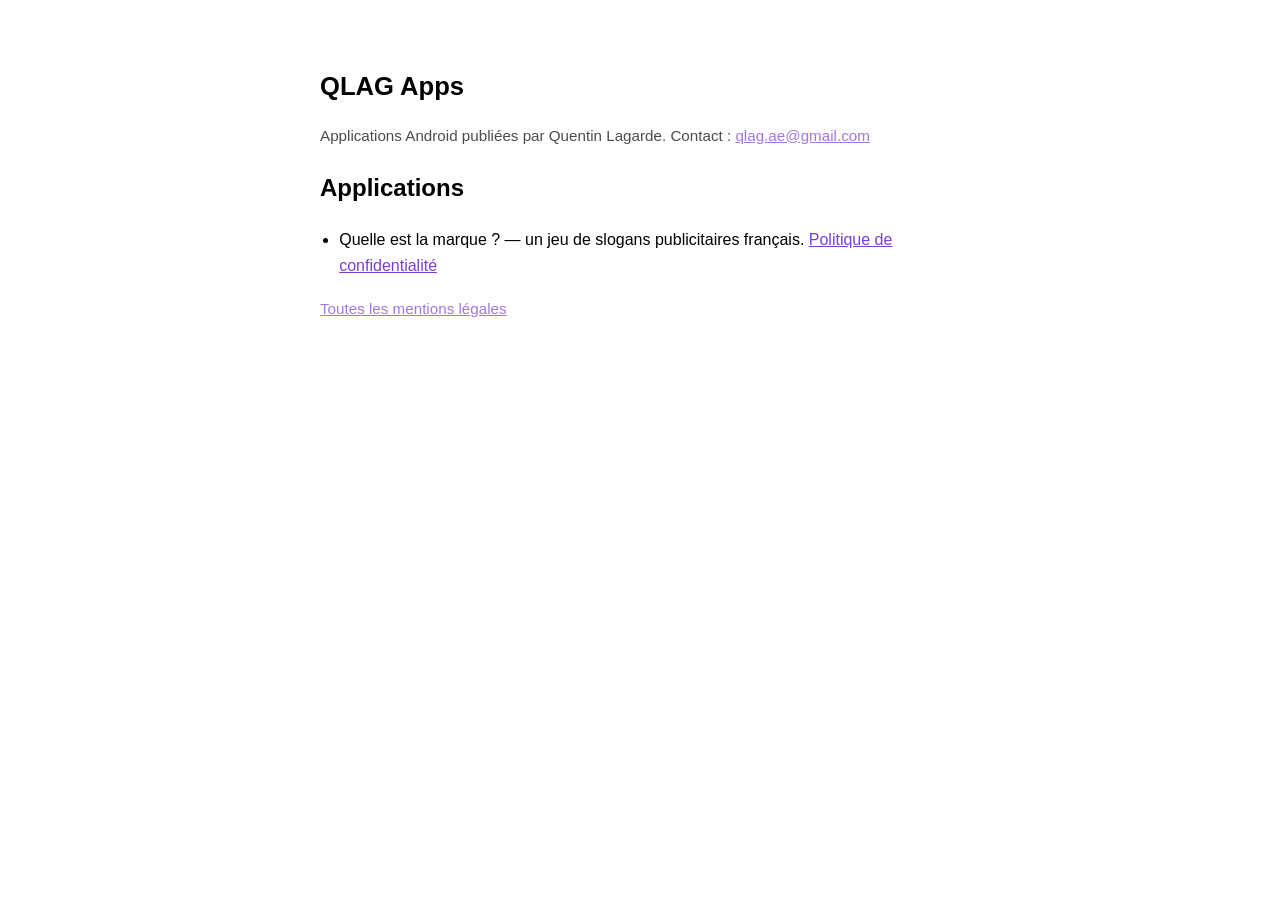
==== index.html @ 5be12b62 "Site développeur racine, avec app-ads.txt AdMob cherche app-ads.txt à la racine du domaine déclaré s" ====
<!DOCTYPE html>
<html lang="fr">
<head>
<meta charset="utf-8">
<meta name="viewport" content="width=device-width, initial-scale=1">
<title>QLAG Apps</title>
<style>
  :root { color-scheme: light dark; }
  body {
    font-family: -apple-system, BlinkMacSystemFont, "Segoe UI", Roboto, Helvetica, Arial, sans-serif;
    line-height: 1.65; max-width: 40rem; margin: 0 auto; padding: 3rem 1.25rem 4rem;
  }
  h1 { font-size: 1.6rem; margin-bottom: .25rem; }
  ul { padding-left: 1.2rem; }
  li { margin: .5rem 0; }
  a { color: #7a3fd0; }
  .discret { opacity: .7; font-size: .95rem; }
  @media (prefers-color-scheme: dark) { a { color: #b48cff; } }
</style>
</head>
<body>
<h1>QLAG Apps</h1>
<p class="discret">
  Applications Android publiées par Quentin Lagarde.
  Contact : <a href="mailto:qlag.ae@gmail.com">qlag.ae@gmail.com</a>
</p>

<h2>Applications</h2>
<ul>
  <li>Quelle est la marque ? — un jeu de slogans publicitaires français.
    <a href="/legal/qelm/">Politique de confidentialité</a></li>
</ul>

<p class="discret">
  <a href="/legal/">Toutes les mentions légales</a>
</p>
</body>
</html>
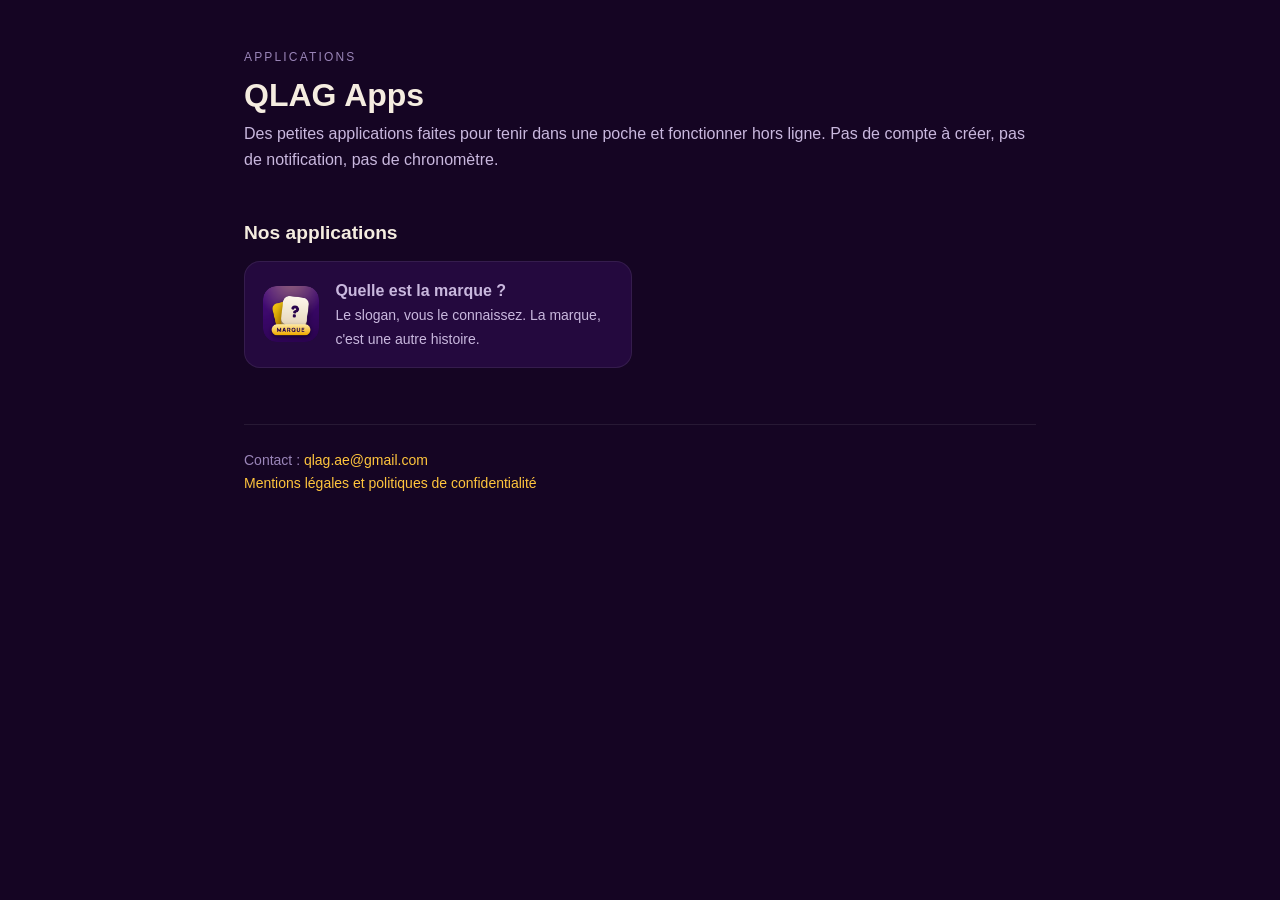
==== commit 716a3620: "Vitrine des applications, avec une page pour Quelle est la marque ? Le domaine développeur servait u" ====
--- a/index.html
+++ b/index.html
@@ -4,35 +4,40 @@
 <meta charset="utf-8">
 <meta name="viewport" content="width=device-width, initial-scale=1">
 <title>QLAG Apps</title>
-<style>
-  :root { color-scheme: light dark; }
-  body {
-    font-family: -apple-system, BlinkMacSystemFont, "Segoe UI", Roboto, Helvetica, Arial, sans-serif;
-    line-height: 1.65; max-width: 40rem; margin: 0 auto; padding: 3rem 1.25rem 4rem;
-  }
-  h1 { font-size: 1.6rem; margin-bottom: .25rem; }
-  ul { padding-left: 1.2rem; }
-  li { margin: .5rem 0; }
-  a { color: #7a3fd0; }
-  .discret { opacity: .7; font-size: .95rem; }
-  @media (prefers-color-scheme: dark) { a { color: #b48cff; } }
-</style>
+<meta name="description" content="Applications Android et iOS publiées par Quentin Lagarde.">
+<link rel="icon" href="assets/qelm/icone.png">
+<link rel="stylesheet" href="style.css">
 </head>
 <body>
-<h1>QLAG Apps</h1>
-<p class="discret">
-  Applications Android publiées par Quentin Lagarde.
-  Contact : <a href="mailto:qlag.ae@gmail.com">qlag.ae@gmail.com</a>
-</p>
+<div class="page">
 
-<h2>Applications</h2>
-<ul>
-  <li>Quelle est la marque ? — un jeu de slogans publicitaires français.
-    <a href="/legal/qelm/">Politique de confidentialité</a></li>
-</ul>
+  <p class="surtitre">Applications</p>
+  <h1>QLAG&nbsp;Apps</h1>
+  <p class="discret">
+    Des petites applications faites pour tenir dans une poche et fonctionner hors ligne.
+    Pas de compte à créer, pas de notification, pas de chronomètre.
+  </p>
 
-<p class="discret">
-  <a href="/legal/">Toutes les mentions légales</a>
-</p>
+  <h2>Nos applications</h2>
+  <ul class="apps">
+    <li>
+      <a class="app" href="qelm/">
+        <img src="assets/qelm/icone.png" alt="">
+        <span>
+          <strong>Quelle est la marque&nbsp;?</strong>
+          <span>Le slogan, vous le connaissez. La marque, c'est une autre histoire.</span>
+        </span>
+      </a>
+    </li>
+  </ul>
+
+  <footer>
+    <p class="mention">
+      Contact&nbsp;: <a href="mailto:qlag.ae@gmail.com">qlag.ae@gmail.com</a><br>
+      <a href="/legal/">Mentions légales et politiques de confidentialité</a>
+    </p>
+  </footer>
+
+</div>
 </body>
 </html>
--- a/style.css
+++ b/style.css
@@ -0,0 +1,87 @@
+/*
+ * Une seule feuille pour tout le site. Elle reprend la palette du jeu — violet de
+ * plateau, or de valeur, crème de texte — sans chercher à imiter son relief : une page
+ * web qui singe une interface de jeu vieillit mal, et se lit moins bien.
+ */
+:root {
+  --fond: #150523;
+  --fond-carte: #24093E;
+  --bordure: #FFFFFF14;
+  --creme: #F5EDE0;
+  --creme-attenue: #C9B8DE;
+  --discret: #9A85B8;
+  --or: #FFC53D;
+  --violet: #9B6BFF;
+}
+
+* { box-sizing: border-box; }
+
+body {
+  margin: 0;
+  background: var(--fond);
+  color: var(--creme);
+  font-family: -apple-system, BlinkMacSystemFont, "Segoe UI", Roboto, Helvetica, Arial, sans-serif;
+  line-height: 1.65;
+  -webkit-font-smoothing: antialiased;
+}
+
+.page { max-width: 52rem; margin: 0 auto; padding: 3rem 1.25rem 5rem; }
+
+a { color: var(--or); text-decoration: none; }
+a:hover { text-decoration: underline; }
+
+h1 { font-size: 2rem; line-height: 1.2; margin: 0 0 .4rem; }
+h2 { font-size: 1.2rem; margin: 2.75rem 0 .75rem; }
+p { margin: 0 0 1rem; }
+
+.surtitre {
+  font-size: .75rem; letter-spacing: .18em; text-transform: uppercase;
+  color: var(--discret); margin: 0 0 .5rem;
+}
+.discret { color: var(--creme-attenue); }
+.mention { color: var(--discret); font-size: .875rem; }
+
+/* ── L'en-tête d'application : icône à gauche, identité à droite ─────────── */
+.entete { display: flex; gap: 1.25rem; align-items: center; margin-bottom: 2rem; }
+.entete img { width: 88px; height: 88px; border-radius: 20px; flex-shrink: 0; }
+
+/* ── La grille d'applications de la page d'accueil ───────────────────────── */
+.apps { display: grid; gap: 1rem; grid-template-columns: 1fr; padding: 0; margin: 0; list-style: none; }
+@media (min-width: 34rem) { .apps { grid-template-columns: 1fr 1fr; } }
+
+.app {
+  display: flex; gap: 1rem; align-items: center;
+  background: var(--fond-carte); border: 1px solid var(--bordure);
+  border-radius: 16px; padding: 1rem 1.15rem;
+  color: inherit; text-decoration: none;
+  transition: border-color .15s ease;
+}
+.app:hover { border-color: #FFC53D66; text-decoration: none; }
+.app img { width: 56px; height: 56px; border-radius: 14px; flex-shrink: 0; }
+.app strong { display: block; font-weight: 600; font-size: 1rem; }
+.app span { display: block; font-size: .875rem; color: var(--creme-attenue); }
+
+/* ── Les captures d'écran, en bande qui défile sur mobile ────────────────── */
+.captures {
+  display: flex; gap: 14px; overflow-x: auto; padding: .25rem 0 1rem;
+  scroll-snap-type: x mandatory;
+}
+.captures img {
+  width: 210px; border-radius: 14px; border: 1px solid var(--bordure);
+  flex-shrink: 0; scroll-snap-align: start;
+}
+
+/* ── Le bouton Play ──────────────────────────────────────────────────────── */
+.cta {
+  display: inline-block; background: var(--or); color: #3B1A00;
+  font-weight: 600; padding: .7rem 1.4rem; border-radius: 12px;
+}
+.cta:hover { text-decoration: none; filter: brightness(1.06); }
+
+.liste-fine { padding-left: 1.1rem; }
+.liste-fine li { margin: .35rem 0; }
+
+footer {
+  margin-top: 3.5rem; padding-top: 1.5rem;
+  border-top: 1px solid var(--bordure);
+}
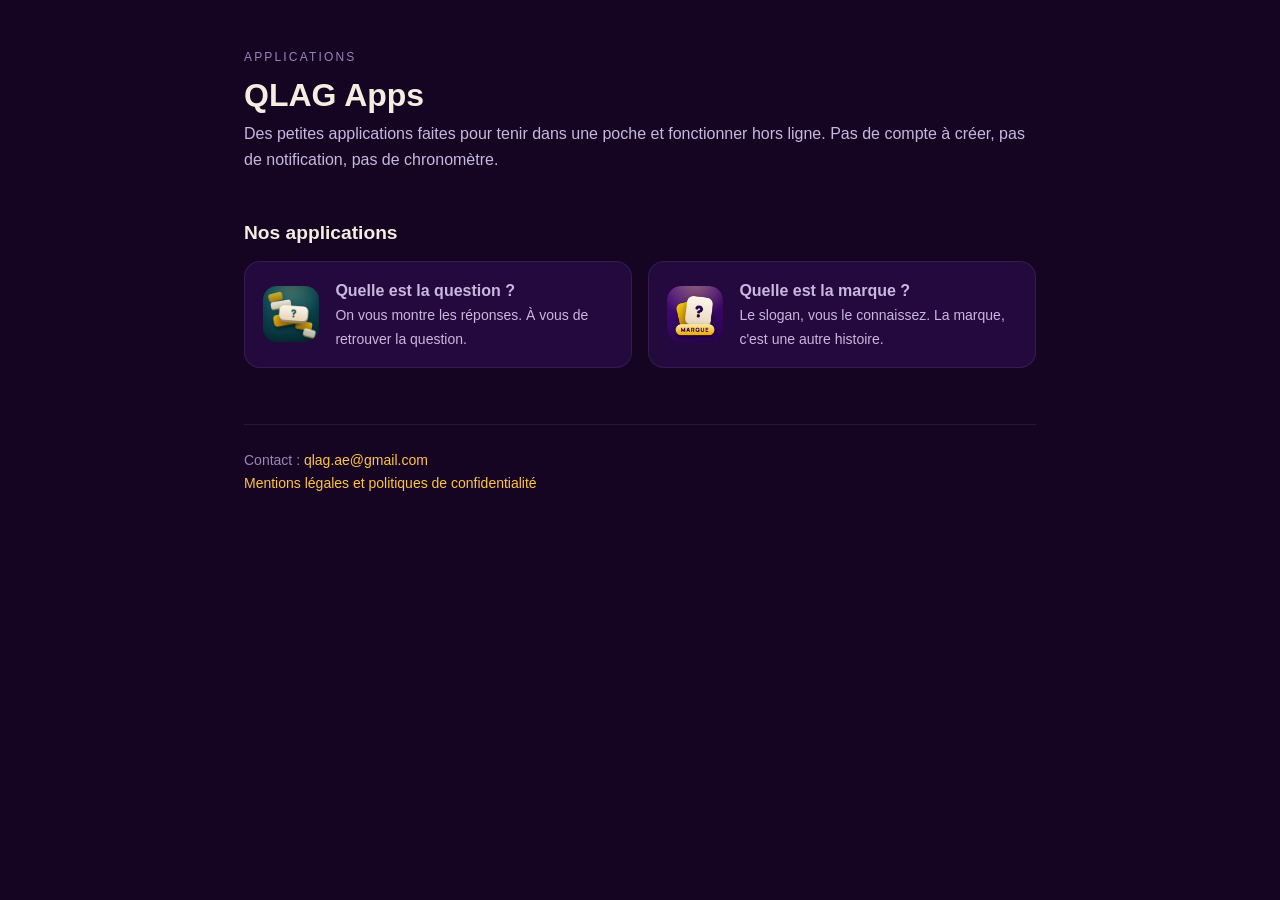
==== commit ee6cb2ab: "Page de « Quelle est la question ? » Construite à partir des assets du design : icône du store et ba" ====
--- a/index.html
+++ b/index.html
@@ -21,6 +21,15 @@
   <h2>Nos applications</h2>
   <ul class="apps">
     <li>
+      <a class="app" href="qelq/">
+        <img src="assets/qelq/icone.png" alt="">
+        <span>
+          <strong>Quelle est la question&nbsp;?</strong>
+          <span>On vous montre les réponses. À vous de retrouver la question.</span>
+        </span>
+      </a>
+    </li>
+    <li>
       <a class="app" href="qelm/">
         <img src="assets/qelm/icone.png" alt="">
         <span>
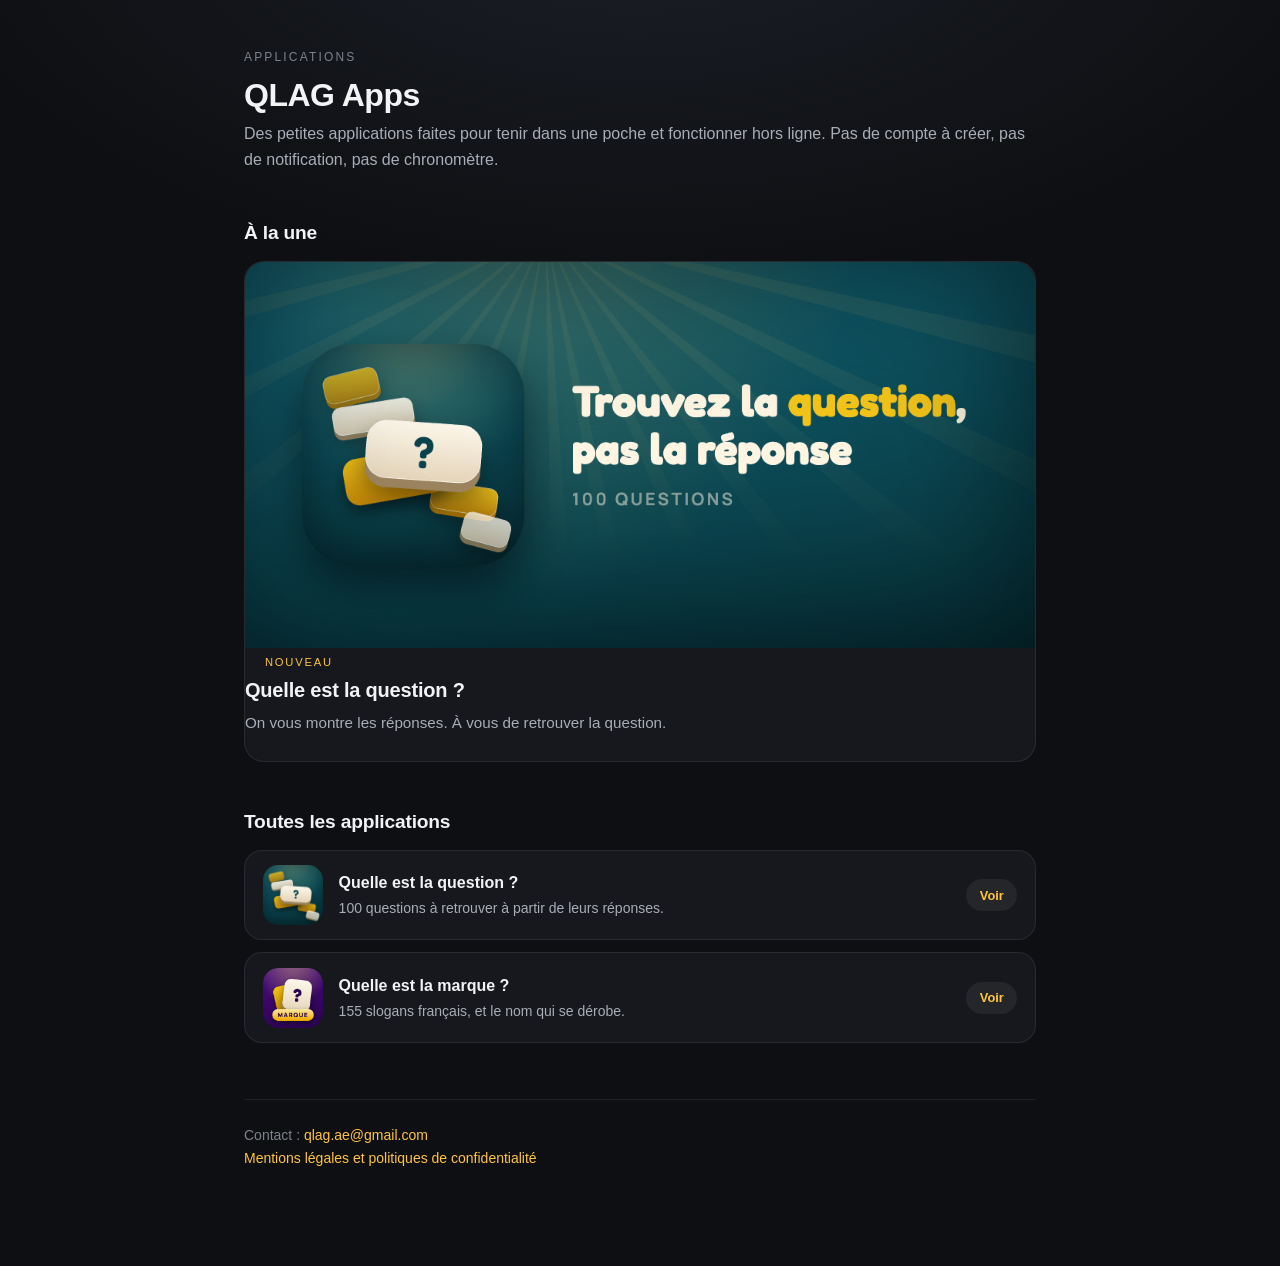
==== commit 042bd003: "Socle neutre pour la vitrine, teinte par application Toute la feuille de style portait le violet de " ====
--- a/index.html
+++ b/index.html
@@ -4,8 +4,8 @@
 <meta charset="utf-8">
 <meta name="viewport" content="width=device-width, initial-scale=1">
 <title>QLAG Apps</title>
-<meta name="description" content="Applications Android et iOS publiées par Quentin Lagarde.">
-<link rel="icon" href="assets/qelm/icone.png">
+<meta name="description" content="Applications Android publiées par Quentin Lagarde. Hors ligne, sans compte.">
+<link rel="icon" href="assets/qelq/icone.png">
 <link rel="stylesheet" href="style.css">
 </head>
 <body>
@@ -18,24 +18,38 @@
     Pas de compte à créer, pas de notification, pas de chronomètre.
   </p>
 
-  <h2>Nos applications</h2>
+  <h2>À la une</h2>
+  <a class="avant" href="qelq/">
+    <img src="assets/qelq/banniere.png" alt="Quelle est la question ?">
+    <span class="texte">
+      <span class="etiquette">Nouveau</span>
+      <strong>Quelle est la question&nbsp;?</strong>
+      <span class="accroche">
+        On vous montre les réponses. À vous de retrouver la question.
+      </span>
+    </span>
+  </a>
+
+  <h2>Toutes les applications</h2>
   <ul class="apps">
     <li>
       <a class="app" href="qelq/">
         <img src="assets/qelq/icone.png" alt="">
-        <span>
+        <span class="nom">
           <strong>Quelle est la question&nbsp;?</strong>
-          <span>On vous montre les réponses. À vous de retrouver la question.</span>
+          <span class="accroche">100 questions à retrouver à partir de leurs réponses.</span>
         </span>
+        <span class="voir">Voir</span>
       </a>
     </li>
     <li>
       <a class="app" href="qelm/">
         <img src="assets/qelm/icone.png" alt="">
-        <span>
+        <span class="nom">
           <strong>Quelle est la marque&nbsp;?</strong>
-          <span>Le slogan, vous le connaissez. La marque, c'est une autre histoire.</span>
+          <span class="accroche">155 slogans français, et le nom qui se dérobe.</span>
         </span>
+        <span class="voir">Voir</span>
       </a>
     </li>
   </ul>
--- a/style.css
+++ b/style.css
@@ -1,25 +1,40 @@
 /*
- * Une seule feuille pour tout le site. Elle reprend la palette du jeu — violet de
- * plateau, or de valeur, crème de texte — sans chercher à imiter son relief : une page
- * web qui singe une interface de jeu vieillit mal, et se lit moins bien.
+ * Une seule feuille pour tout le site.
+ *
+ * Le socle est **neutre** : un graphite, et non plus le violet de « Quelle est la
+ * marque ? ». Une vitrine qui porte la couleur d'un seul de ses jeux fait paraître les
+ * autres invités chez lui — et il faudrait la repeindre à chaque nouveau titre. Chaque
+ * page d'application pose donc sa propre teinte par la variable `--accent`, le socle ne
+ * bouge plus.
+ *
+ * Neutre ne veut pas dire terne : le fond est un dégradé radial qui monte vers le haut de
+ * la page, comme une lumière rasante. C'est ce qui empêche un aplat sombre de faire mur.
  */
 :root {
-  --fond: #150523;
-  --fond-carte: #24093E;
+  --fond: #0E0F12;
+  --fond-haut: #1B1F27;
+  --fond-carte: #16181D;
+  --fond-carte-clair: #1D2027;
   --bordure: #FFFFFF14;
-  --creme: #F5EDE0;
-  --creme-attenue: #C9B8DE;
-  --discret: #9A85B8;
-  --or: #FFC53D;
-  --violet: #9B6BFF;
+  --bordure-vive: #FFFFFF26;
+  --texte: #F2F3F5;
+  --texte-attenue: #A8ADB8;
+  --discret: #7C828E;
+
+  /* L'or de la famille. Chaque page d'application peut le remplacer. */
+  --accent: #FFC53D;
+  --accent-encre: #2A1C00;
 }
 
 * { box-sizing: border-box; }
 
 body {
   margin: 0;
-  background: var(--fond);
-  color: var(--creme);
+  color: var(--texte);
+  background:
+    radial-gradient(1200px 640px at 50% -12%, var(--fond-haut) 0%, transparent 62%),
+    var(--fond);
+  background-attachment: fixed;
   font-family: -apple-system, BlinkMacSystemFont, "Segoe UI", Roboto, Helvetica, Arial, sans-serif;
   line-height: 1.65;
   -webkit-font-smoothing: antialiased;
@@ -27,39 +42,87 @@
 
 .page { max-width: 52rem; margin: 0 auto; padding: 3rem 1.25rem 5rem; }
 
-a { color: var(--or); text-decoration: none; }
+a { color: var(--accent); text-decoration: none; }
 a:hover { text-decoration: underline; }
 
-h1 { font-size: 2rem; line-height: 1.2; margin: 0 0 .4rem; }
-h2 { font-size: 1.2rem; margin: 2.75rem 0 .75rem; }
+h1 { font-size: 2rem; line-height: 1.2; margin: 0 0 .4rem; letter-spacing: -.015em; }
+h2 { font-size: 1.2rem; margin: 2.75rem 0 .75rem; letter-spacing: -.01em; }
 p { margin: 0 0 1rem; }
 
 .surtitre {
   font-size: .75rem; letter-spacing: .18em; text-transform: uppercase;
   color: var(--discret); margin: 0 0 .5rem;
 }
-.discret { color: var(--creme-attenue); }
+.discret { color: var(--texte-attenue); }
 .mention { color: var(--discret); font-size: .875rem; }
 
 /* ── L'en-tête d'application : icône à gauche, identité à droite ─────────── */
 .entete { display: flex; gap: 1.25rem; align-items: center; margin-bottom: 2rem; }
-.entete img { width: 88px; height: 88px; border-radius: 20px; flex-shrink: 0; }
+.entete img {
+  width: 88px; height: 88px; border-radius: 20px; flex-shrink: 0;
+  box-shadow: 0 10px 28px #0008;
+}
 
-/* ── La grille d'applications de la page d'accueil ───────────────────────── */
-.apps { display: grid; gap: 1rem; grid-template-columns: 1fr; padding: 0; margin: 0; list-style: none; }
-@media (min-width: 34rem) { .apps { grid-template-columns: 1fr 1fr; } }
+/* ── La vitrine : une mise en avant, puis la liste ─────────────────────────
+ *
+ * La carte en avant porte la bannière du jeu et lui donne la place d'exister ; les
+ * suivantes sont des lignes régulières. C'est la hiérarchie d'une page de magasin : une
+ * chose qu'on montre, un catalogue en dessous.
+ */
+.avant {
+  display: block; margin: 0 0 1rem;
+  background: var(--fond-carte); border: 1px solid var(--bordure);
+  border-radius: 20px; overflow: hidden;
+  color: inherit; text-decoration: none;
+  transition: transform .18s ease, border-color .18s ease, box-shadow .18s ease;
+}
+.avant:hover {
+  text-decoration: none; transform: translateY(-2px);
+  border-color: var(--bordure-vive); box-shadow: 0 14px 34px #0007;
+}
+.avant img { display: block; width: 100%; aspect-ratio: 1024 / 500; object-fit: cover; }
+.avant .texte { padding: 1.1rem 1.25rem 1.25rem; }
+.avant .etiquette {
+  font-size: .7rem; letter-spacing: .16em; text-transform: uppercase;
+  color: var(--accent); margin: 0 0 .3rem;
+}
+.avant strong { display: block; font-size: 1.25rem; font-weight: 600; letter-spacing: -.01em; }
+.avant .accroche { display: block; font-size: .95rem; color: var(--texte-attenue); margin-top: .15rem; }
+
+.apps { display: grid; gap: .75rem; grid-template-columns: 1fr; padding: 0; margin: 0; list-style: none; }
 
 .app {
   display: flex; gap: 1rem; align-items: center;
   background: var(--fond-carte); border: 1px solid var(--bordure);
-  border-radius: 16px; padding: 1rem 1.15rem;
+  border-radius: 18px; padding: .9rem 1.1rem;
   color: inherit; text-decoration: none;
-  transition: border-color .15s ease;
+  transition: background .18s ease, border-color .18s ease;
 }
-.app:hover { border-color: #FFC53D66; text-decoration: none; }
-.app img { width: 56px; height: 56px; border-radius: 14px; flex-shrink: 0; }
+.app:hover { text-decoration: none; background: var(--fond-carte-clair); border-color: var(--bordure-vive); }
+.app img { width: 60px; height: 60px; border-radius: 15px; flex-shrink: 0; }
+.app .nom { flex: 1; min-width: 0; }
 .app strong { display: block; font-weight: 600; font-size: 1rem; }
-.app span { display: block; font-size: .875rem; color: var(--creme-attenue); }
+.app .accroche { display: block; font-size: .875rem; color: var(--texte-attenue); }
+
+/*
+ * Sur un écran étroit, l'icône et la pastille laissaient trop peu de place au nom : le
+ * titre passait à la ligne et l'accroche se faisait couper. On resserre les deux plutôt
+ * que de sacrifier le texte, qui est ce qu'on vient lire.
+ */
+@media (max-width: 26rem) {
+  .app { gap: .75rem; padding: .8rem .9rem; }
+  .app img { width: 50px; height: 50px; border-radius: 13px; }
+  .app strong { font-size: .95rem; }
+  .app .accroche { font-size: .8rem; }
+  .app .voir { font-size: .75rem; padding: .3rem .7rem; }
+}
+
+/* La pastille « Voir » : elle dit que la ligne est une porte, pas un simple libellé. */
+.app .voir {
+  flex-shrink: 0; font-size: .8rem; font-weight: 600;
+  color: var(--accent); background: #FFFFFF0F;
+  padding: .35rem .85rem; border-radius: 999px;
+}
 
 /* ── Les captures d'écran, en bande qui défile sur mobile ────────────────── */
 .captures {
@@ -73,7 +136,7 @@
 
 /* ── Le bouton Play ──────────────────────────────────────────────────────── */
 .cta {
-  display: inline-block; background: var(--or); color: #3B1A00;
+  display: inline-block; background: var(--accent); color: var(--accent-encre);
   font-weight: 600; padding: .7rem 1.4rem; border-radius: 12px;
 }
 .cta:hover { text-decoration: none; filter: brightness(1.06); }
